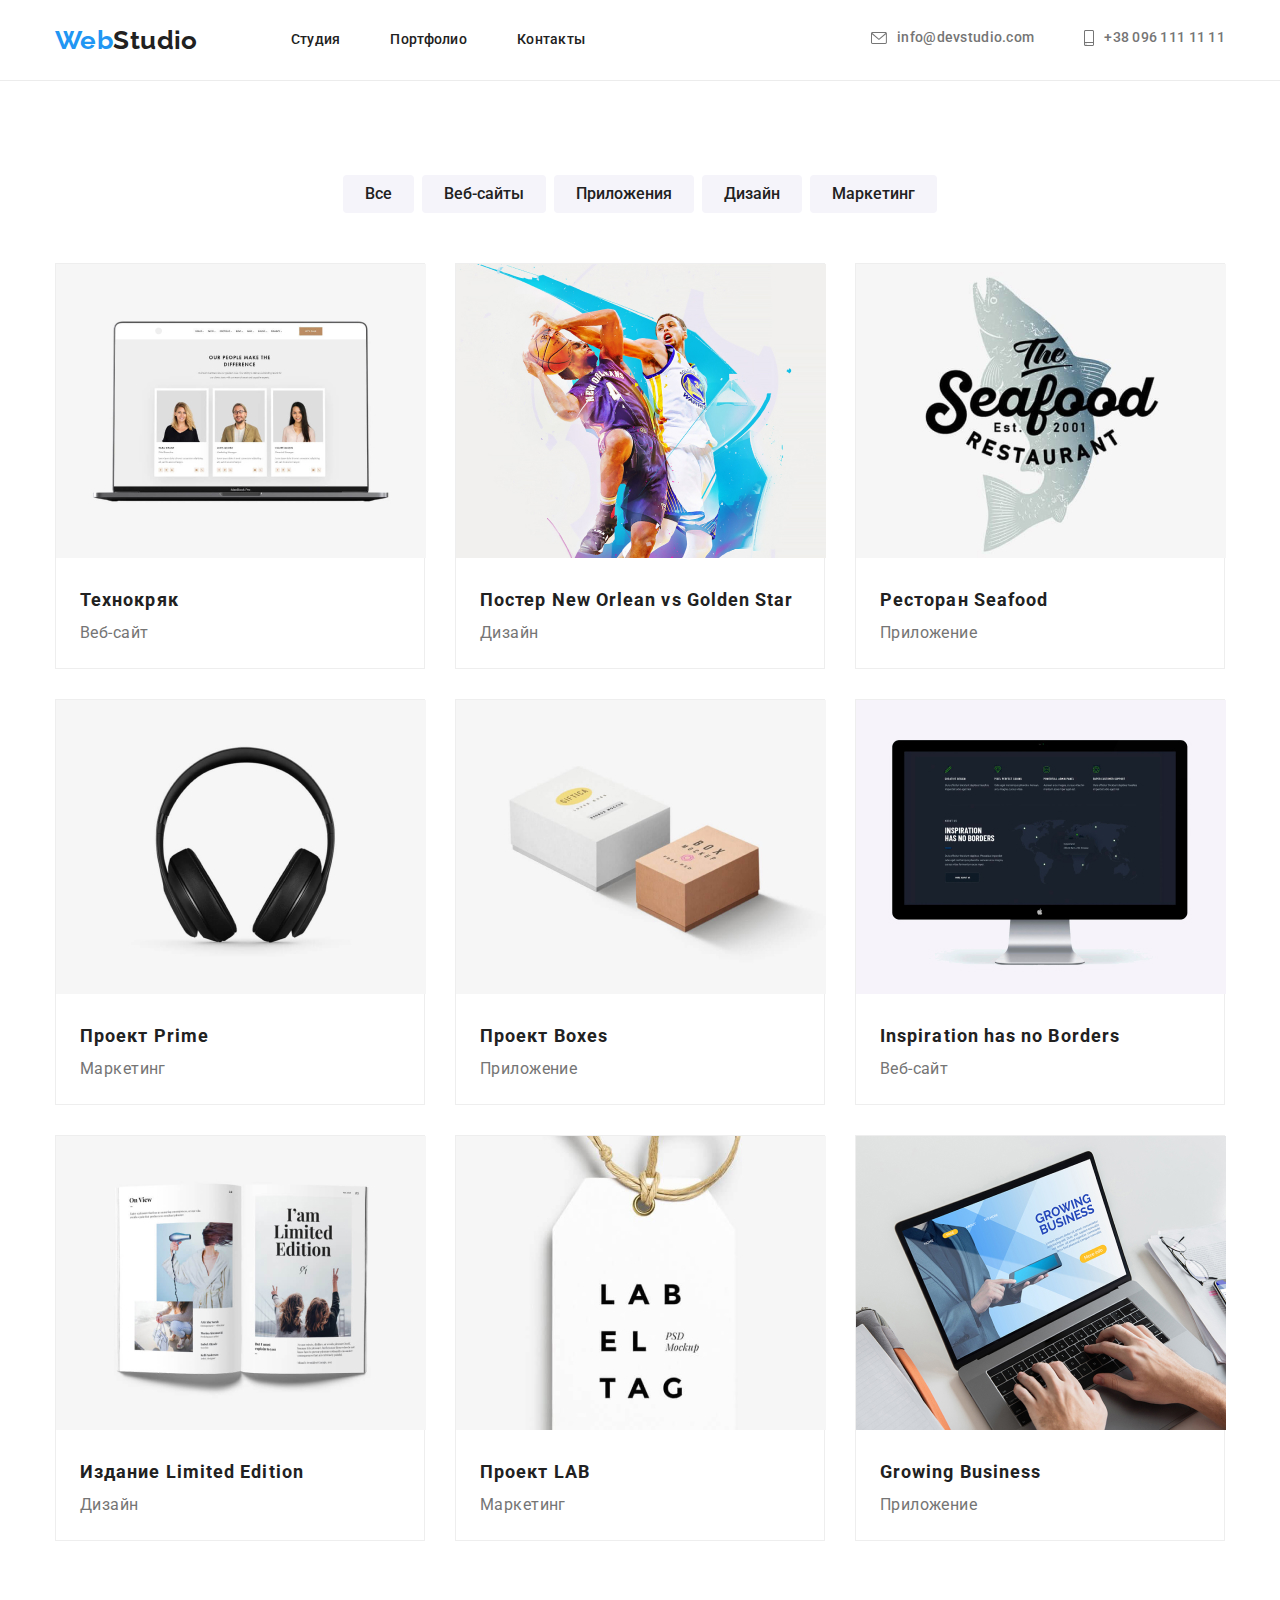
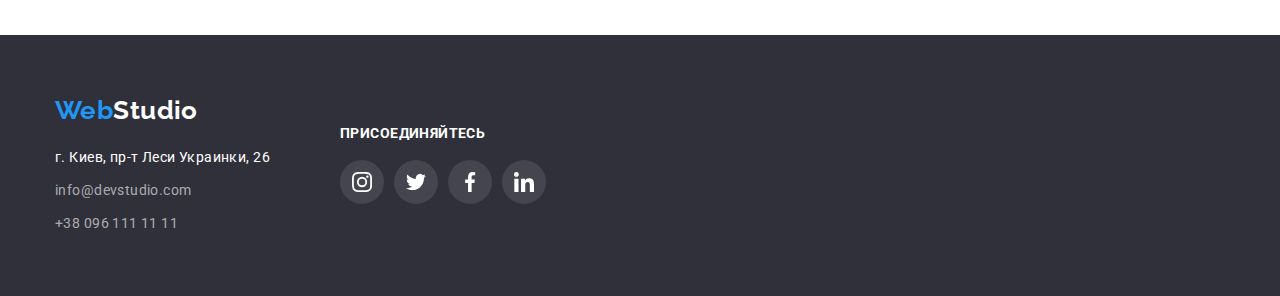
==== portfolio.html @ 2850dfb7 "добавляет предыдущее ДЗ" ====
<!DOCTYPE html>
<html lang="ru">
<head>
    <meta charset="UTF-8">
    <meta name="viewport" content="width=device-width, initial-scale=1.0">
    <title>Документ</title>
    <link rel="stylesheet"
        href="https://cdnjs.cloudflare.com/ajax/libs/modern-normalize/1.0.0/modern-normalize.min.css">
    <link rel="preconnect" href="https://fonts.gstatic.com">
    <link
        href="https://fonts.googleapis.com/css2?family=Raleway:wght@700&family=Roboto:wght@400;500;700;900&display=swap"
        rel="stylesheet">
    <link rel="stylesheet" href="./css/styles.css">
</head>

<body>
    <header class="header">
        <div class="conteiner header-conteiner">
            <nav class="nav">
                <a href="./index.html" class="logo"><span class="logo-web">Web</span>Studio</a>
                <ul class="nav-list list">
                    <li class="item"><a href="./index.html" class="link">Студия</a></li>
                    <li class="item"><a href="./portfolio.html" class="link">Портфолио</a></li>
                    <li class="item"><a href="" class="link">Контакты</a></li>
                </ul>
            </nav>
    
            <ul class="adress-list list">
                <li class="item"><a href="info@devstudio.com" class="mail-tele">
                        <svg class="nav-icon" width="16" height="12">
                            <use href="./images/symbol-defs.svg#icon-envelope"></use>
                        </svg>
                        info@devstudio.com</a></li>
                <li class="item"><a href="tel:+380961111111" class="mail-tele">
                        <svg class="nav-icon" width="10" height="16">
                            <use href="./images/symbol-defs.svg#icon-smartphone"></use>
                        </svg>
                        +38 096 111 11 11</a></li>
            </ul>
        </div>
    </header>
<main>
    
    <h1 class="visually-hidden">Портфолио</h1>
    <section class="portfolio">
        <div class="conteiner">
        <ul class="list button-list">
            <li class="item">
                <button type="button" class="portfolio-button">Все</button>
            </li>
            <li class="item">
                <button type="button" class="portfolio-button">Веб-сайты</button>
            </li>
            <li class="item">
                <button type="button" class="portfolio-button">Приложения</button>
            </li>
            <li class="item">
                <button type="button" class="portfolio-button">Дизайн</button>
            </li>
            <li class="item">
                <button type="button" class="portfolio-button">Маркетинг</button>
            </li>    
        </ul>

        <ul class="portfolio-link list">
            <li class="item">
                <a class="portfolio-card" href=""><img src="./images/technocrack.jpg" alt="">
                    <div class="portfolio-item">
                        <h2>Технокряк</h2>
                        <p>Веб-сайт</p>
                    </div>      
                </a>
            </li>
            <li class="item">
                <a class="portfolio-card" href=""><img src="./images/poster-orlean.jpg" alt="">
                    <div class="portfolio-item">
                        <h2>Постер New Orlean vs Golden Star</h2>
                        <p>Дизайн</p>
                    </div>
                </a>
            </li>
            <li class="item">
                <a class="portfolio-card" href=""><img src="./images/seafood.jpg" alt="">
                    <div class="portfolio-item">
                        <h2>Ресторан Seafood</h2>
                        <p>Приложение</p>
                    </div>
                </a>
            </li>
            <li class="item">
                <a class="portfolio-card" href=""><img src="./images/phones.jpg" alt="">
                    <div class="portfolio-item">
                        <h2>Проект Prime</h2>
                        <p>Маркетинг</p>
                    </div>
                </a>
            </li>
            <li class="item">
                <a class="portfolio-card" href=""><img src="./images/boxes.jpg" alt="">
                    <div class="portfolio-item">
                        <h2>Проект Boxes</h2>
                        <p>Приложение</p>
                    </div>
                </a>
            </li>
            <li class="item">
                <a class="portfolio-card" href=""><img src="./images/monitor.jpg" alt="">
                    <div class="portfolio-item">
                        <h2>Inspiration has no Borders</h2>
                        <p>Веб-сайт</p>
                    </div>
                </a>
            </li>
            <li class="item">
                <a class="portfolio-card" href=""><img src="./images/book.jpg" alt="">
                    <div class="portfolio-item">
                        <h2>Издание Limited Edition</h2>
                        <p>Дизайн</p>
                    </div>
                </a>
            </li>
            <li class="item">
                <a class="portfolio-card" href=""><img src="./images/lab.jpg" alt="">
                    <div class="portfolio-item">
                        <h2>Проект LAB</h2>
                        <p>Маркетинг</p>
                    </div>
                </a>
            </li>
            <li class="item">
                <a class="portfolio-card" href=""><img src="./images/notebook.jpg" alt="">
                    <div class="portfolio-item">
                        <h2>Growing Business</h2>
                        <p>Приложение</p>
                    </div>
                </a>
            </li>
        </ul>
        </div>
    </section>
</main>

    <footer class="footer">
        <div class="conteiner">
            <div class="adress-logo">
                <a href="./index.html" class="logo"><span class="logo-web">Web</span>Studio</a>
                <address class="address">
                    <span class="street item">г. Киев, пр-т Леси Украинки, 26</span>
                    <a href="info@devstudio.com" class="footer-link item">info@devstudio.com</a>
                    <a href="tel:+380961111111" class="footer-link item">+38 096 111 11 11</a>
                </address>
            </div>
            <div>
                <p class="join-paragraph">присоединяйтесь</p>
                <ul class="list social-list">
                    <li class="item">
                        <a class="social-link footer-social" href="">
                            <svg class="social-icon">
                                <use href="./images/symbol-defs.svg#icon-instagram"></use>
                            </svg>
                        </a>
                    </li>
                    <li class="item">
                        <a class="social-link footer-social" href="">
                            <svg class="social-icon">
                                <use href="./images/symbol-defs.svg#icon-twitter"></use>
                            </svg>
                        </a>
                    </li>
                    <li class="item">
                        <a class="social-link footer-social" href="">
                            <svg class="social-icon">
                                <use href="./images/symbol-defs.svg#icon-facebook"></use>
                            </svg>
                        </a>
                    </li>
                    <li class="item">
                        <a class="social-link footer-social" href="">
                            <svg class="social-icon">
                                <use href="./images/symbol-defs.svg#icon-linkedin"></use>
                            </svg>
                        </a>
                    </li>
                </ul>
            </div>
        </div>
    
    </footer>

</body>
---- css/styles.css ----
/* цвет лого 000000 */
/* цвет лого 2196F3 */
/* цвет активной ссылки 2196F3 */
/* цвет ссылки в навигиции 212121 */
/* цвет номера телефона в footer 757575 */
/* цвет героя FFFFFF */
/* цвет эл. адреса и телефона в footer 255, 255, 255, 0.6*/
/* цвет героя FFFFFF */

/*
font logo Raleway 700
font text Roboto 400, 500, 700, 900, 
*/

:root {
  --primary-text-color: #212121;
  --accent-color: #2196f3;
  --primary-paragraph-color: #757575;
  --primary-white-color: #ffffff;
  --social-link-color: #afb1b8;
}

body {
  background-color: #ffffff;
  color: var(--primary-text-color);

  font-family: Roboto, sans-serif;
  font-size: 14px;
  line-height: 1.14;
  letter-spacing: 0.03em;
}

.conteiner {
  width: 1200px;
  padding-left: 15px;
  padding-right: 15px;
  margin-left: auto;
  margin-right: auto;
}

.visually-hidden {
  position: absolute;
  clip: rect(0 0 0 0);
  width: 1px;
  height: 1px;
  margin: -1;
}

/* Header */

.header {
  border-bottom: 1px solid #ececec;
}

.header-conteiner {
  display: flex;
  align-items: center;
}

.logo-web {
  color: var(--accent-color);
}

.logo {
  margin-right: 93px;

  color: var(--primary-text-color);
  text-decoration: none;

  font-family: Raleway;
  font-weight: 700;
  font-size: 26px;
  line-height: 1.19;
}

.nav {
  display: flex;
  align-items: center;
}

.nav-list {
  display: flex;
}

.nav-list .item:not(:last-child) {
  margin-right: 50px;
}

.nav .link {
  display: block;
  padding-top: 32px;
  padding-bottom: 32px;

  color: var(--primary-text-color);
  text-decoration: none;

  font-weight: 500;
  letter-spacing: 0.02em;
}

.nav .link:hover,
.nav .link:focus {
  color: var(--accent-color);
}

.nav .link.current {
  color: var(--accent-color);
}

.list {
  list-style: none;
  margin-top: 0;
  margin-bottom: 0;
  padding-left: 0;
}

.adress-list {
  display: flex;
  margin-left: auto;
}

.adress-list .item + .item {
  margin-left: 50px;
}

.mail-tele {
  display: inline-flex;
  justify-content: center;
  align-items: center;

  color: var(--primary-paragraph-color);
  text-decoration: none;

  font-weight: 500;
  letter-spacing: 0.02em;
}

.nav-icon {
  margin-right: 10px;

  fill: currentColor;
}

.mail-tele:hover,
.mail-tele:focus {
  color: var(--accent-color);
}

/* Hero */

.hero {
  background-color: #c4c4c4;
  text-align: center;
}

.overlay {
  margin-left: auto;
  margin-right: auto;
  padding-top: 200px;
  padding-bottom: 200px;
  max-width: 1600px;

  background-image: linear-gradient(
      to right,
      rgba(47, 48, 58, 0.4),
      rgba(47, 48, 58, 0.4)
    ),
    url(../images/logo.jpg);
  background-position: center;
}

.hero h1 {
  width: 696px;
  margin-left: auto;
  margin-right: auto;
  margin-top: 0;
  margin-bottom: 30px;

  color: var(--primary-white-color);

  font-weight: 900;
  font-size: 44px;
  line-height: 1.36;
  letter-spacing: 0.06em;
  text-transform: uppercase;
}

.hero-button {
  display: inline-block;
  border: 0px;
  border-radius: 4px;
  padding: 10px 32px;
  min-width: 200px;

  color: var(--primary-white-color);
  background-color: var(--accent-color);

  font-weight: 700;
  font-size: 16px;
  line-height: 1.88;
  text-align: center;
  letter-spacing: 0.06em;
}

/* Dignity */

.dignity {
  padding-top: 95px;
  padding-bottom: 95px;
}

.dignity-list {
  display: flex;
}

.dignity-list .item {
  width: 270px;
}

.dignity-list .item:not(:last-child) {
  margin-right: 30px;
}

.dignity-par,
.team-par {
  color: #757575;

  line-height: 1.71;

  margin-top: 0;
  margin-bottom: 0;
}

.dignity h3 {
  margin-top: 0;
  margin-bottom: 10px;

  font-weight: 700;
  font-size: 14px;
  text-transform: uppercase;
}

.icon-bg {
  display: flex;
  align-items: center;
  justify-content: center;
  width: 270px;
  height: 120px;
  margin-bottom: 30px;

  background-color: #f5f4fa;
}

.dignity-icon {
  width: 70px;
  height: 70px;
}

/* Occupation */

.occupation {
  padding-bottom: 94px;
}

.occupation h2,
.team h2 {
  margin-top: 0;
  margin-bottom: 50px;

  font-weight: 700;
  font-size: 36px;
  line-height: 1.17x;
  text-align: center;
}

.occupation-list {
  display: flex;
}

.occupation-list .item:not(:last-child) {
  margin-right: 30px;
}

/* Team */

.team {
  padding-top: 94px;
  padding-bottom: 94px;

  background-color: #f5f4fa;
}

.team h2 {
  margin: 0 0 50px 0;
}

.team h3 {
  margin-top: 30px;
  margin-bottom: 10px;

  font-weight: 500;
  font-size: 16px;
  line-height: 1.19;
  text-align: center;
}

.team-list {
  display: flex;
}

.team-list .item {
  padding-bottom: 30px;

  background-color: var(--primary-white-color);

  border-radius: 0 0 4px 4px;
  box-shadow: 0px 4px 4px rgba(0, 0, 0, 0.25);
}

.team-list .item:not(:last-child) {
  margin-right: 30px;
}

.team-par {
  margin-bottom: 16px;

  font-size: 16px;
  line-height: 1.19;
  text-align: center;
}

.social-list {
  display: flex;
  justify-content: center;
}

.social-item:not(:last-child) {
  margin-right: 10px;
}

.social-link {
  display: inline-flex;
  align-items: center;
  justify-content: center;
  width: 44px;
  height: 44px;

  border-radius: 50%;
  color: var(--social-link-color);
}

.social-link:hover,
.social-link:focus {
  background-color: var(--accent-color);
  color: var(--primary-white-color);
}

.social-icon {
  width: 20px;
  height: 20px;

  fill: currentColor;
}

.social-icon:hover {
  fill: var(--primary-white-color);
}

/* Client */

.client {
  padding-top: 94px;
  padding-bottom: 94px;
}

.client h2 {
  margin-top: 0;
  margin-bottom: 50px;

  font-weight: 700;
  font-size: 36px;
  line-height: 0.86;
  text-align: center;
}

.client-list {
  display: flex;
  justify-content: center;
}

.client-list .item:not(:last-child) {
  margin-right: 30px;
}

.client-link {
  display: inline-flex;
  align-items: center;
  justify-content: center;
  width: 170px;
  height: 90px;

  border: 1px solid var(--social-link-color);
  border-radius: 4px;
  color: var(--social-link-color);
}

.logo-icon {
  fill: currentColor;
}

.client-link:hover,
.client-link:focus {
  border-color: var(--accent-color);
  color: var(--accent-color);
}

/* footer */

.footer {
  padding-top: 60px;
  padding-bottom: 60px;

  background-color: #2f303a;
}

.footer .conteiner {
  display: flex;
  align-items: center;
}

.adress-logo {
  margin-right: 70px;
}

footer .logo {
  display: block;
  margin: 0 0 20px 0;

  color: var(--primary-white-color);
}

.address {
  font-style: normal;
  line-height: 1.71;
}

.address .item {
  display: block;
}

.address .item:not(:last-child) {
  margin-bottom: 9px;
}

.footer-link {
  padding: 0;

  color: rgba(255, 255, 255, 0.6);
  text-decoration: none;

  font-size: 14px;
}

.footer-link:hover,
.footer-link:focus {
  color: var(--accent-color);
}

.street {
  color: var(--primary-white-color);
}

.join-paragraph {
  margin-top: 0;
  margin-bottom: 20px;

  color: var(--primary-white-color);

  font-weight: 700;
  font-size: 14px;
  line-height: 0.86;
  text-transform: uppercase;
}

.footer-social {
  background-color: rgba(255, 255, 255, 0.1);
  color: var(--primary-white-color);
}

.social-list .item:not(:last-child) {
  margin-right: 10px;
}

/* PORTFOLIO */

.portfolio {
  padding-top: 94px;
  padding-bottom: 94px;
}

.portfolio-button {
  padding: 6px 22px;
  border: 0;
  border-radius: 4px;

  color: var(--primary-text-color);
  background-color: #f5f4fa;

  font-weight: 500;
  font-size: 16px;
  line-height: 1.63;
  text-align: center;
}

.portfolio-button:hover,
.portfolio-button:focus {
  color: var(--primary-white-color);
  background-color: var(--accent-color);
}

.button-list {
  display: flex;
  padding-bottom: 50px;
  justify-content: center;
}

.button-list .item:not(:last-child) {
  margin-right: 8px;
}

.portfolio-link {
  display: flex;
  flex-wrap: wrap;
}

.portfolio-link .item {
  width: calc((100% - 60px) / 3);
  border: 1px solid rgba(238, 238, 238, 1);
}

.portfolio-card {
  display: block;
}

.portfolio-card:hover,
.portfolio-card:focus {
  box-shadow: 0px 4px 4px rgba(0, 0, 0, 0.25);
}

.portfolio-link .item:not(:nth-child(3n)) {
  margin-right: 30px;
}

.portfolio-link .item:not(:nth-last-child(-n + 3)) {
  margin-bottom: 30px;
}

.portfolio-link a {
  margin: 0;
  text-decoration: none;
}

.portfolio-link h2 {
  margin: 0;

  color: var(--primary-text-color);

  font-weight: 700;
  font-size: 18px;
  line-height: 2;
  letter-spacing: 0.06em;
}

.portfolio-link p {
  margin: 0;
}

.portfolio-item {
  padding: 20px 24px;

  color: var(--primary-paragraph-color);

  font-size: 16px;
  line-height: 1.88;
}
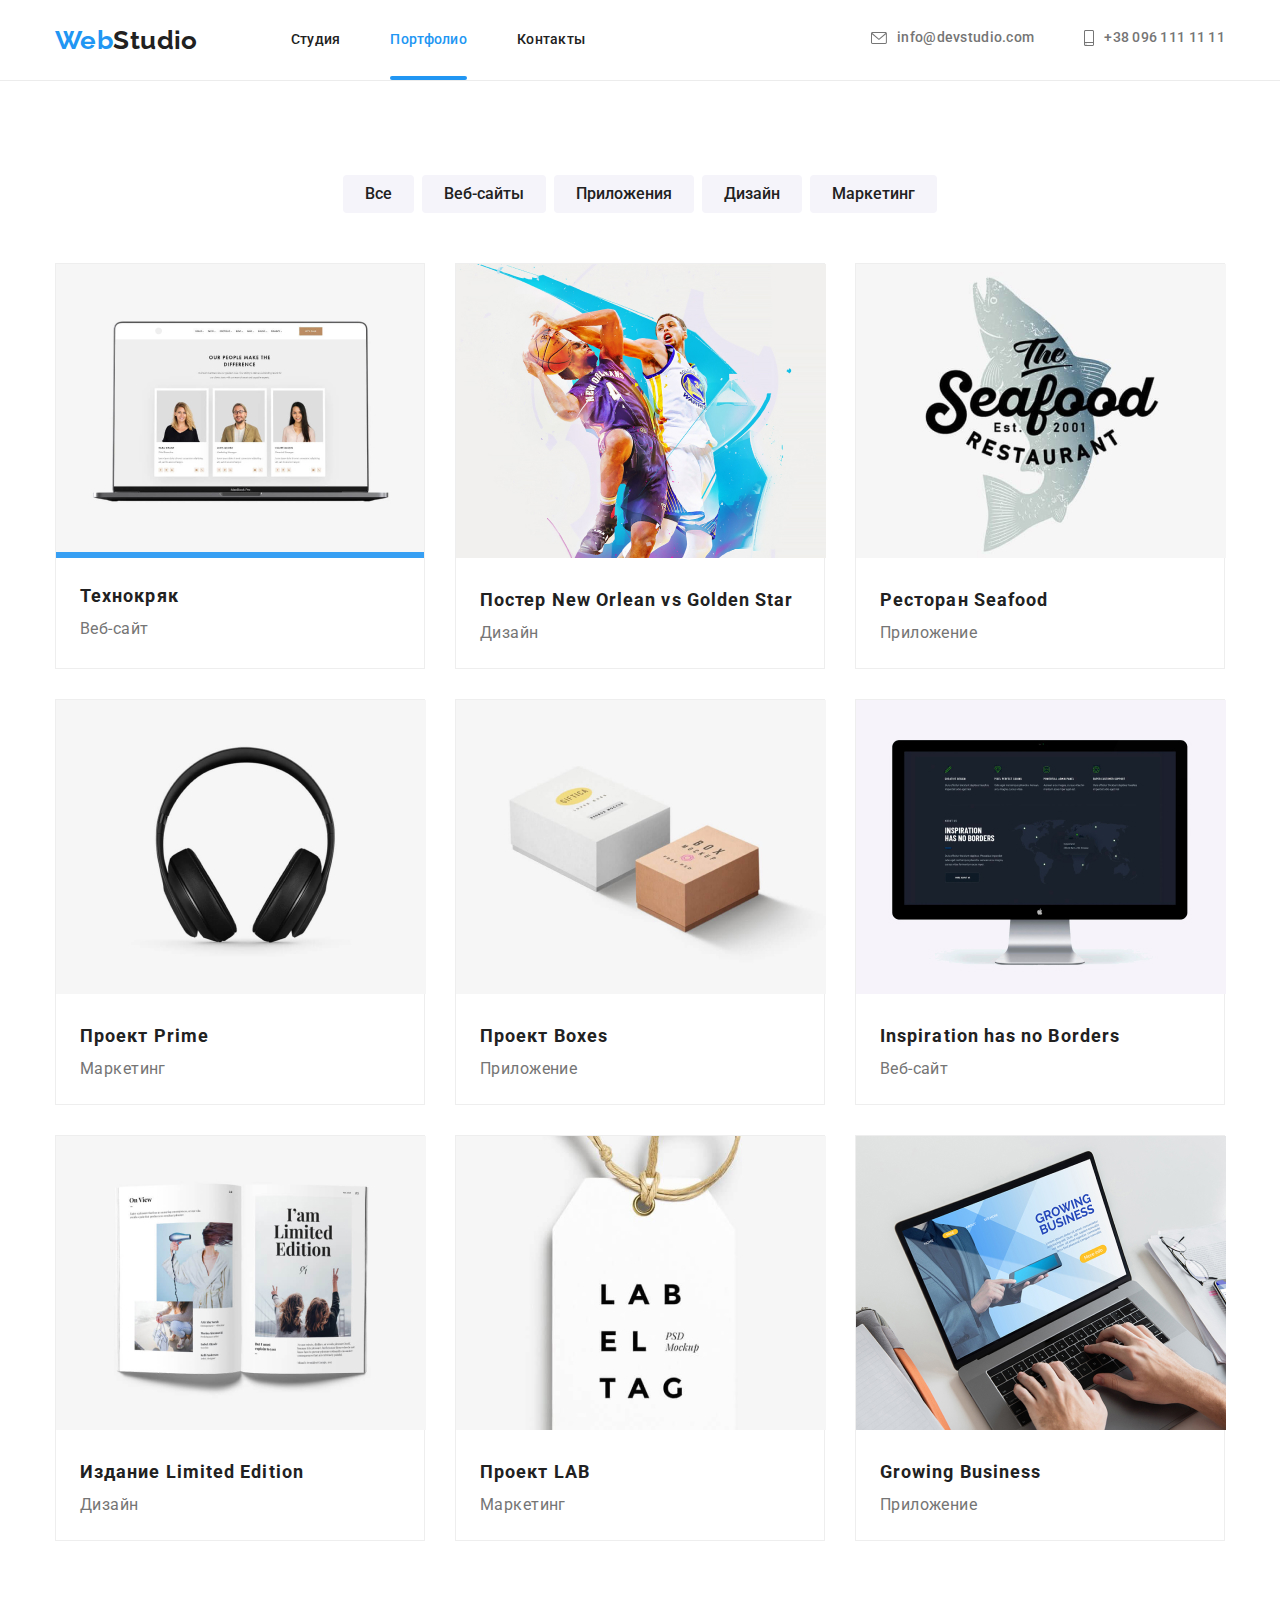
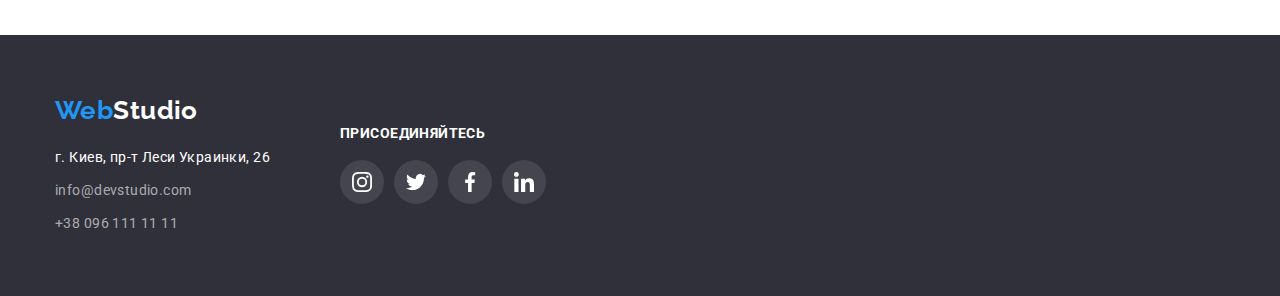
==== commit 8196962d: "надписи на занимаемся и оверлей на карточках" ====
--- a/portfolio.html
+++ b/portfolio.html
@@ -20,7 +20,7 @@
                 <a href="./index.html" class="logo"><span class="logo-web">Web</span>Studio</a>
                 <ul class="nav-list list">
                     <li class="item"><a href="./index.html" class="link">Студия</a></li>
-                    <li class="item"><a href="./portfolio.html" class="link">Портфолио</a></li>
+                    <li class="item"><a href="./portfolio.html" class="link current">Портфолио</a></li>
                     <li class="item"><a href="" class="link">Контакты</a></li>
                 </ul>
             </nav>
@@ -64,7 +64,12 @@
 
         <ul class="portfolio-link list">
             <li class="item">
-                <a class="portfolio-card" href=""><img src="./images/technocrack.jpg" alt="">
+                <a class="portfolio-card" href="">
+                    <div class="portfolio-img">
+                        <img class="port-img" src="./images/technocrack.jpg" alt="">
+                        <p class="portfolio-overlay">Технокряк это современная площадка распространения коронавируса. Компании используют эту платформу для цифрового
+                        шпионажа и атак на защищённые сервера конкурентов.</p>
+                    </div>
                     <div class="portfolio-item">
                         <h2>Технокряк</h2>
                         <p>Веб-сайт</p>
--- a/css/styles.css
+++ b/css/styles.css
@@ -86,6 +86,10 @@
   margin-right: 50px;
 }
 
+.nav-list .link {
+  position: relative;
+}
+
 .nav .link {
   display: block;
   padding-top: 32px;
@@ -103,8 +107,23 @@
   color: var(--accent-color);
 }
 
-.nav .link.current {
+.nav .current {
   color: var(--accent-color);
+}
+
+.nav .current::after {
+  content: "";
+
+  position: absolute;
+  left: 0;
+  bottom: 0;
+
+  display: block;
+  width: 100%;
+  height: 4px;
+
+  background-color: var(--accent-color);
+  border-radius: 2px;
 }
 
 .list {
@@ -281,6 +300,29 @@
   margin-right: 30px;
 }
 
+.occupation-list .item {
+  position: relative;
+}
+
+.occupation-text {
+  position: absolute;
+  bottom: 3px;
+  pointer-events: none;
+
+  margin: 0;
+  padding: 27px 82px;
+
+  width: 100%;
+  height: 70px;
+
+  font-weight: 700;
+  font-size: 14px;
+  line-height: 1.1;
+  letter-spacing: 0.03em;
+  color: var(--primary-white-color);
+  background-color: rgba(47, 48, 58, 0.8);
+}
+
 /* Team */
 
 .team {
@@ -542,11 +584,42 @@
   display: block;
 }
 
+.port-img {
+  display: block;
+}
+
 .portfolio-card:hover,
 .portfolio-card:focus {
   box-shadow: 0px 4px 4px rgba(0, 0, 0, 0.25);
 }
 
+.portfolio-img {
+  position: relative;
+  display: block;
+  overflow: hidden;
+}
+
+.portfolio-overlay {
+  position: absolute;
+  top: 0;
+  left: 0;
+  transform: translateY(100%);
+
+  padding: 63px 24px;
+
+  font-size: 18px;
+  line-height: 1.5;
+  color: var(--primary-white-color);
+  background-color: rgba(33, 150, 243, 0.9);
+
+  transition: transform 250ms cubic-bezier(0.4, 0, 0.2, 1);
+}
+
+.portfolio-card:hover .portfolio-overlay,
+.portfolio-card:focus .portfolio-overlay {
+  transform: translateY(0);
+}
+
 .portfolio-link .item:not(:nth-child(3n)) {
   margin-right: 30px;
 }
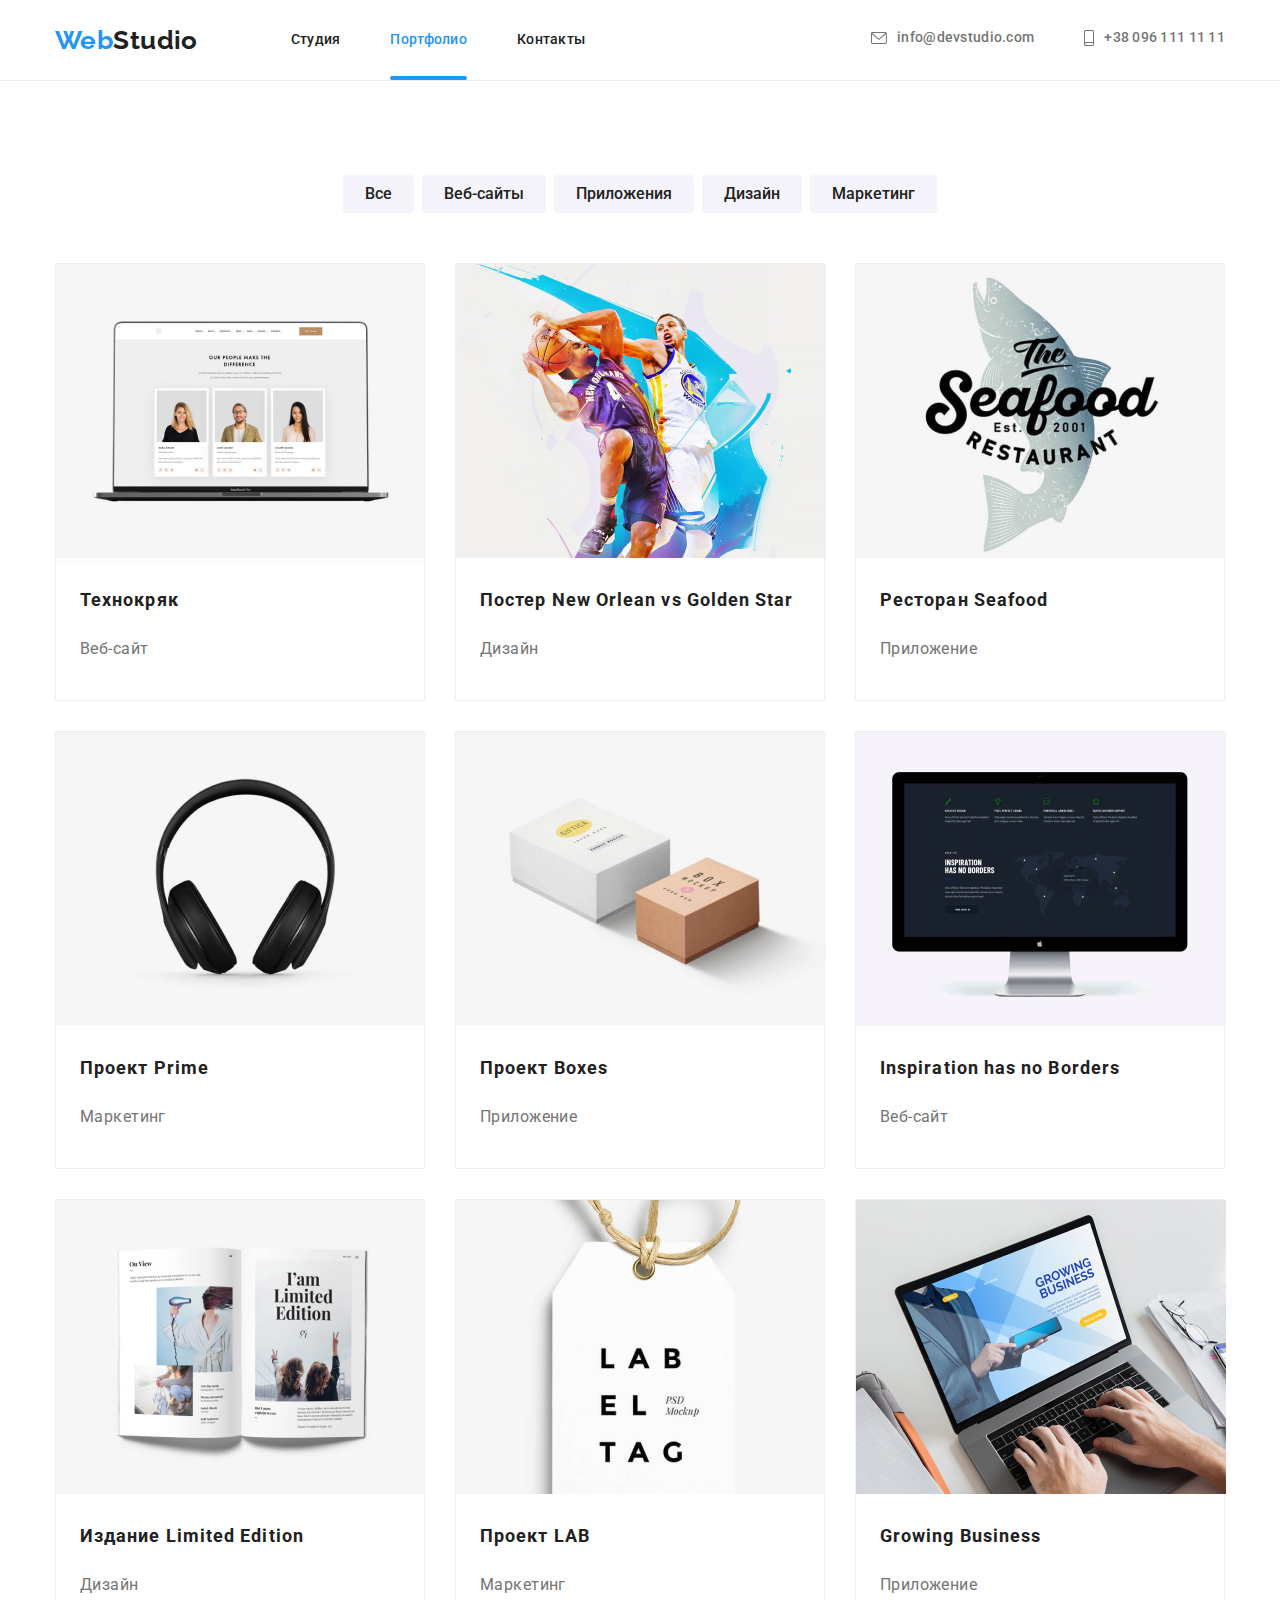
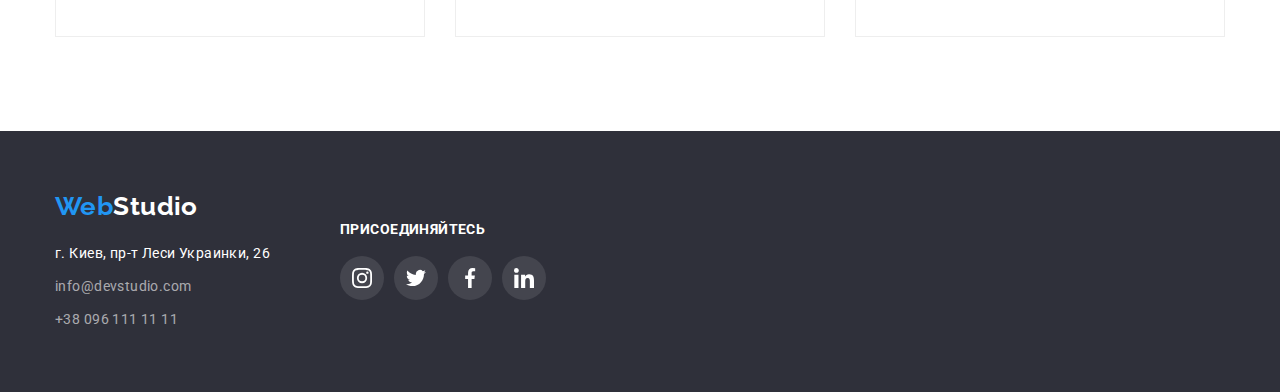
==== commit 33bd5a2f: "добавляет оверлей в портфолио" ====
--- a/portfolio.html
+++ b/portfolio.html
@@ -66,9 +66,10 @@
             <li class="item">
                 <a class="portfolio-card" href="">
                     <div class="portfolio-img">
-                        <img class="port-img" src="./images/technocrack.jpg" alt="">
-                        <p class="portfolio-overlay">Технокряк это современная площадка распространения коронавируса. Компании используют эту платформу для цифрового
-                        шпионажа и атак на защищённые сервера конкурентов.</p>
+                        <img src="./images/technocrack.jpg" alt="">
+                        <div class="portfolio-overlay">Технокряк это современная площадка распространения коронавируса. Компании используют эту платформу для цифрового
+                            шпионажа и атак на защищённые сервера конкурентов.
+                        </div>
                     </div>
                     <div class="portfolio-item">
                         <h2>Технокряк</h2>
--- a/css/styles.css
+++ b/css/styles.css
@@ -304,9 +304,13 @@
   position: relative;
 }
 
+.occupation-list img {
+  display: block;
+}
+
 .occupation-text {
   position: absolute;
-  bottom: 3px;
+  bottom: 0;
   pointer-events: none;
 
   margin: 0;
@@ -580,13 +584,10 @@
   border: 1px solid rgba(238, 238, 238, 1);
 }
 
-.portfolio-card {
+/* .portfolio-link img {
   display: block;
-}
-
-.port-img {
-  display: block;
-}
+  width: 100%;
+} */
 
 .portfolio-card:hover,
 .portfolio-card:focus {
@@ -595,12 +596,13 @@
 
 .portfolio-img {
   position: relative;
-  display: block;
   overflow: hidden;
 }
 
 .portfolio-overlay {
   position: absolute;
+  width: 100%;
+  height: 100%;
   top: 0;
   left: 0;
   transform: translateY(100%);
@@ -644,10 +646,6 @@
   letter-spacing: 0.06em;
 }
 
-.portfolio-link p {
-  margin: 0;
-}
-
 .portfolio-item {
   padding: 20px 24px;
 
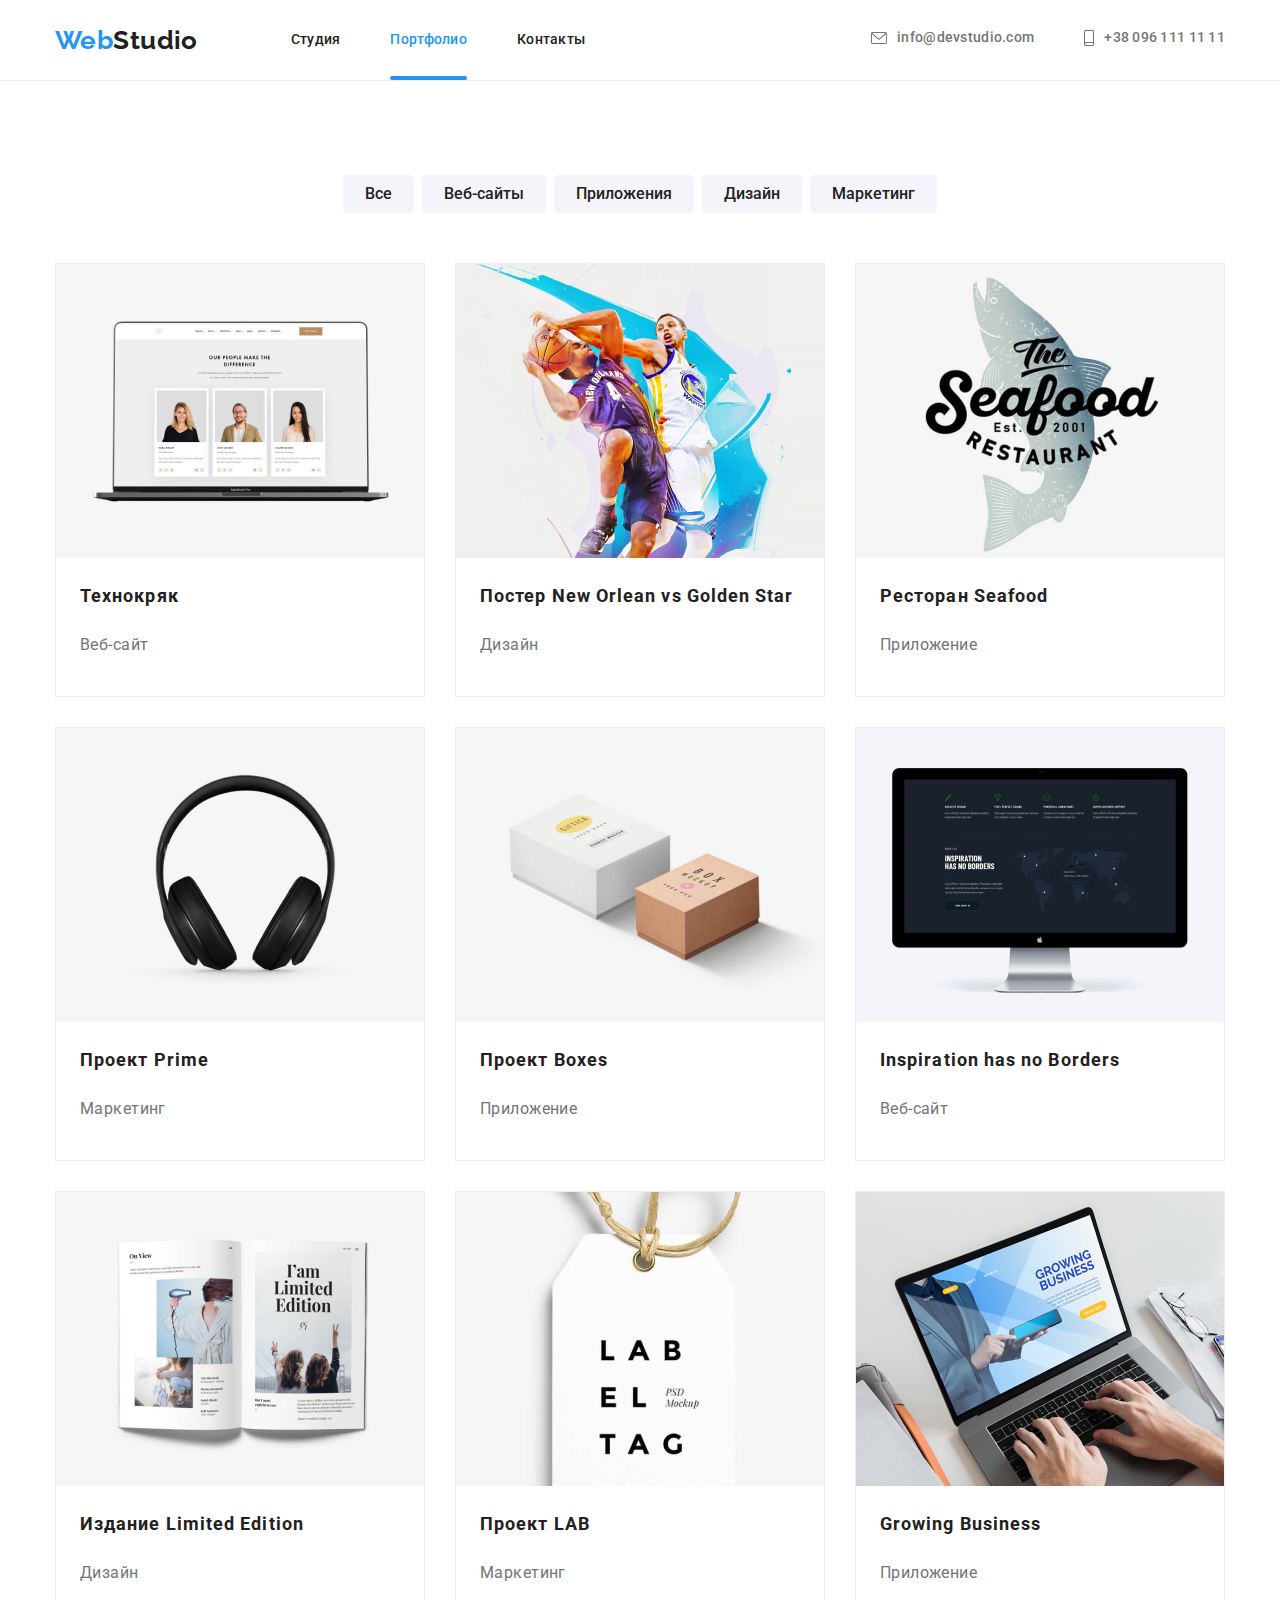
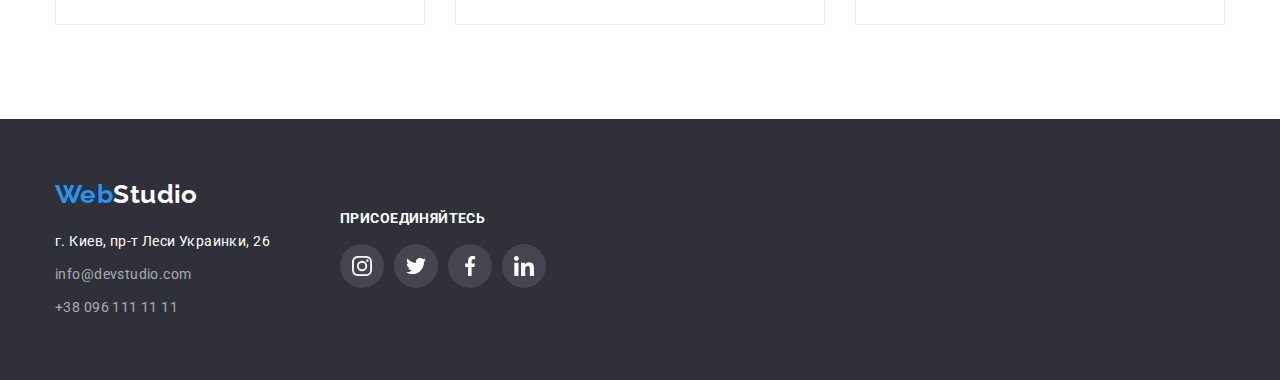
==== commit 6b718086: "добавляет модальное окно и оверлей на крточки" ====
--- a/portfolio.html
+++ b/portfolio.html
@@ -67,8 +67,10 @@
                 <a class="portfolio-card" href="">
                     <div class="portfolio-img">
                         <img src="./images/technocrack.jpg" alt="">
-                        <div class="portfolio-overlay">Технокряк это современная площадка распространения коронавируса. Компании используют эту платформу для цифрового
-                            шпионажа и атак на защищённые сервера конкурентов.
+                        <div class="card-overlay">
+                            <p class="card-text">Технокряк это современная площадка распространения коронавируса. Компании используют эту платформу для цифрового
+                                шпионажа и атак на защищённые сервера конкурентов.
+                            </p>
                         </div>
                     </div>
                     <div class="portfolio-item">
@@ -78,7 +80,16 @@
                 </a>
             </li>
             <li class="item">
-                <a class="portfolio-card" href=""><img src="./images/poster-orlean.jpg" alt="">
+                <a class="portfolio-card" href="">
+                    <div class="portfolio-img">
+                        <img src="./images/poster-orlean.jpg" alt="">
+                        <div class="card-overlay">
+                            <p class="card-text">Технокряк это современная площадка распространения коронавируса. Компании используют эту
+                                платформу для цифрового
+                                шпионажа и атак на защищённые сервера конкурентов.
+                            </p>
+                        </div>
+                    </div>
                     <div class="portfolio-item">
                         <h2>Постер New Orlean vs Golden Star</h2>
                         <p>Дизайн</p>
@@ -86,7 +97,16 @@
                 </a>
             </li>
             <li class="item">
-                <a class="portfolio-card" href=""><img src="./images/seafood.jpg" alt="">
+                <a class="portfolio-card" href="">
+                    <div class="portfolio-img">
+                        <img src="./images/seafood.jpg" alt="">
+                        <div class="card-overlay">
+                            <p class="card-text">Технокряк это современная площадка распространения коронавируса. Компании используют эту
+                                платформу для цифрового
+                                шпионажа и атак на защищённые сервера конкурентов.
+                            </p>
+                        </div>
+                    </div>
                     <div class="portfolio-item">
                         <h2>Ресторан Seafood</h2>
                         <p>Приложение</p>
@@ -94,7 +114,16 @@
                 </a>
             </li>
             <li class="item">
-                <a class="portfolio-card" href=""><img src="./images/phones.jpg" alt="">
+                <a class="portfolio-card" href="">
+                    <div class="portfolio-img">
+                        <img src="./images/phones.jpg" alt="">
+                        <div class="card-overlay">
+                            <p class="card-text">Технокряк это современная площадка распространения коронавируса. Компании используют эту
+                                платформу для цифрового
+                                шпионажа и атак на защищённые сервера конкурентов.
+                            </p>
+                        </div>
+                    </div>
                     <div class="portfolio-item">
                         <h2>Проект Prime</h2>
                         <p>Маркетинг</p>
@@ -102,7 +131,16 @@
                 </a>
             </li>
             <li class="item">
-                <a class="portfolio-card" href=""><img src="./images/boxes.jpg" alt="">
+                <a class="portfolio-card" href="">
+                    <div class="portfolio-img">
+                        <img src="./images/boxes.jpg" alt="">
+                        <div class="card-overlay">
+                            <p class="card-text">Технокряк это современная площадка распространения коронавируса. Компании используют эту
+                                платформу для цифрового
+                                шпионажа и атак на защищённые сервера конкурентов.
+                            </p>
+                        </div>
+                    </div>
                     <div class="portfolio-item">
                         <h2>Проект Boxes</h2>
                         <p>Приложение</p>
@@ -110,7 +148,16 @@
                 </a>
             </li>
             <li class="item">
-                <a class="portfolio-card" href=""><img src="./images/monitor.jpg" alt="">
+                <a class="portfolio-card" href="">
+                    <div class="portfolio-img">
+                        <img src="./images/monitor.jpg" alt="">
+                        <div class="card-overlay">
+                            <p class="card-text">Технокряк это современная площадка распространения коронавируса. Компании используют эту
+                                платформу для цифрового
+                                шпионажа и атак на защищённые сервера конкурентов.
+                            </p>
+                        </div>
+                    </div>
                     <div class="portfolio-item">
                         <h2>Inspiration has no Borders</h2>
                         <p>Веб-сайт</p>
@@ -118,7 +165,16 @@
                 </a>
             </li>
             <li class="item">
-                <a class="portfolio-card" href=""><img src="./images/book.jpg" alt="">
+                <a class="portfolio-card" href="">
+                    <div class="portfolio-img">
+                        <img src="./images/book.jpg" alt="">
+                        <div class="card-overlay">
+                            <p class="card-text">Технокряк это современная площадка распространения коронавируса. Компании используют эту
+                                платформу для цифрового
+                                шпионажа и атак на защищённые сервера конкурентов.
+                            </p>
+                        </div>
+                    </div>
                     <div class="portfolio-item">
                         <h2>Издание Limited Edition</h2>
                         <p>Дизайн</p>
@@ -126,7 +182,16 @@
                 </a>
             </li>
             <li class="item">
-                <a class="portfolio-card" href=""><img src="./images/lab.jpg" alt="">
+                <a class="portfolio-card" href="">
+                    <div class="portfolio-img">
+                        <img src="./images/lab.jpg" alt="">
+                        <div class="card-overlay">
+                            <p class="card-text">Технокряк это современная площадка распространения коронавируса. Компании используют эту
+                                платформу для цифрового
+                                шпионажа и атак на защищённые сервера конкурентов.
+                            </p>
+                        </div>
+                    </div>
                     <div class="portfolio-item">
                         <h2>Проект LAB</h2>
                         <p>Маркетинг</p>
@@ -134,7 +199,16 @@
                 </a>
             </li>
             <li class="item">
-                <a class="portfolio-card" href=""><img src="./images/notebook.jpg" alt="">
+                <a class="portfolio-card" href="">
+                    <div class="portfolio-img">
+                        <img src="./images/notebook.jpg" alt="">
+                        <div class="card-overlay">
+                            <p class="card-text">Технокряк это современная площадка распространения коронавируса. Компании используют эту
+                                платформу для цифрового
+                                шпионажа и атак на защищённые сервера конкурентов.
+                            </p>
+                        </div>
+                    </div>
                     <div class="portfolio-item">
                         <h2>Growing Business</h2>
                         <p>Приложение</p>
@@ -190,7 +264,5 @@
                 </ul>
             </div>
         </div>
-    
     </footer>
-
 </body>--- a/css/styles.css
+++ b/css/styles.css
@@ -18,6 +18,7 @@
   --primary-paragraph-color: #757575;
   --primary-white-color: #ffffff;
   --social-link-color: #afb1b8;
+  --tansition-hover: 250ms cubic-bezier(0.4, 0, 0.2, 1);
 }
 
 body {
@@ -105,6 +106,8 @@
 .nav .link:hover,
 .nav .link:focus {
   color: var(--accent-color);
+
+  transition: var(--tansition-hover);
 }
 
 .nav .current {
@@ -163,6 +166,8 @@
 .mail-tele:hover,
 .mail-tele:focus {
   color: var(--accent-color);
+
+  transition: var(--tansition-hover);
 }
 
 /* Hero */
@@ -308,13 +313,10 @@
   display: block;
 }
 
-.occupation-text {
+.occupation-overlay {
   position: absolute;
   bottom: 0;
   pointer-events: none;
-
-  margin: 0;
-  padding: 27px 82px;
 
   width: 100%;
   height: 70px;
@@ -325,6 +327,16 @@
   letter-spacing: 0.03em;
   color: var(--primary-white-color);
   background-color: rgba(47, 48, 58, 0.8);
+}
+
+.occupation-text {
+  position: absolute;
+  top: 50%;
+  left: 50%;
+  transform: translate(-50%, -50%);
+
+  margin: 0;
+  padding: 0;
 }
 
 /* Team */
@@ -399,6 +411,8 @@
 .social-link:focus {
   background-color: var(--accent-color);
   color: var(--primary-white-color);
+
+  transition: var(--tansition-hover);
 }
 
 .social-icon {
@@ -410,6 +424,8 @@
 
 .social-icon:hover {
   fill: var(--primary-white-color);
+
+  transition: var(--tansition-hover);
 }
 
 /* Client */
@@ -458,6 +474,8 @@
 .client-link:focus {
   border-color: var(--accent-color);
   color: var(--accent-color);
+
+  transition: var(--tansition-hover);
 }
 
 /* footer */
@@ -510,6 +528,8 @@
 .footer-link:hover,
 .footer-link:focus {
   color: var(--accent-color);
+
+  transition: var(--tansition-hover);
 }
 
 .street {
@@ -562,6 +582,10 @@
 .portfolio-button:focus {
   color: var(--primary-white-color);
   background-color: var(--accent-color);
+
+  transition: var(--tansition-hover);
+
+  box-shadow: 0px 4px 4px rgba(0, 0, 0, 0.25);
 }
 
 .button-list {
@@ -584,14 +608,19 @@
   border: 1px solid rgba(238, 238, 238, 1);
 }
 
-/* .portfolio-link img {
+.portfolio-card {
   display: block;
-  width: 100%;
-} */
+}
+
+.portfolio-link img {
+  display: block;
+}
 
 .portfolio-card:hover,
 .portfolio-card:focus {
   box-shadow: 0px 4px 4px rgba(0, 0, 0, 0.25);
+
+  transition: var(--tansition-hover);
 }
 
 .portfolio-img {
@@ -599,7 +628,7 @@
   overflow: hidden;
 }
 
-.portfolio-overlay {
+.card-overlay {
   position: absolute;
   width: 100%;
   height: 100%;
@@ -607,8 +636,6 @@
   left: 0;
   transform: translateY(100%);
 
-  padding: 63px 24px;
-
   font-size: 18px;
   line-height: 1.5;
   color: var(--primary-white-color);
@@ -617,8 +644,13 @@
   transition: transform 250ms cubic-bezier(0.4, 0, 0.2, 1);
 }
 
-.portfolio-card:hover .portfolio-overlay,
-.portfolio-card:focus .portfolio-overlay {
+.card-text {
+  position: absolute;
+  padding: 24px 63px;
+}
+
+.portfolio-card:hover .card-overlay,
+.portfolio-card:focus .card-overlay {
   transform: translateY(0);
 }
 
@@ -654,3 +686,53 @@
   font-size: 16px;
   line-height: 1.88;
 }
+
+/* Backdrop */
+
+.backdrop {
+  position: fixed;
+  top: 0;
+  left: 0;
+  width: 100%;
+  height: 100%;
+  background-color: rgba(0, 0, 0, 0.2);
+}
+
+.modal {
+  position: absolute;
+  width: 528px;
+  height: 581px;
+  top: 50%;
+  left: 50%;
+  transform: translate(-50%, -50%);
+
+  background-color: var(--primary-white-color);
+}
+
+.modal-close {
+  position: absolute;
+  top: 8px;
+  right: 8px;
+
+  display: inline-flex;
+  align-items: center;
+  justify-content: center;
+
+  width: 30px;
+  height: 30px;
+  background-color: var(--primary-white-color);
+  border-color: rgba(0, 0, 0, 0.1);
+  border-radius: 50%;
+}
+
+.close-icon {
+  width: 18px;
+  height: 18px;
+
+  color: var(--primary-text-color);
+}
+
+.is-hidden {
+  opacity: 0;
+  pointer-events: none;
+}
